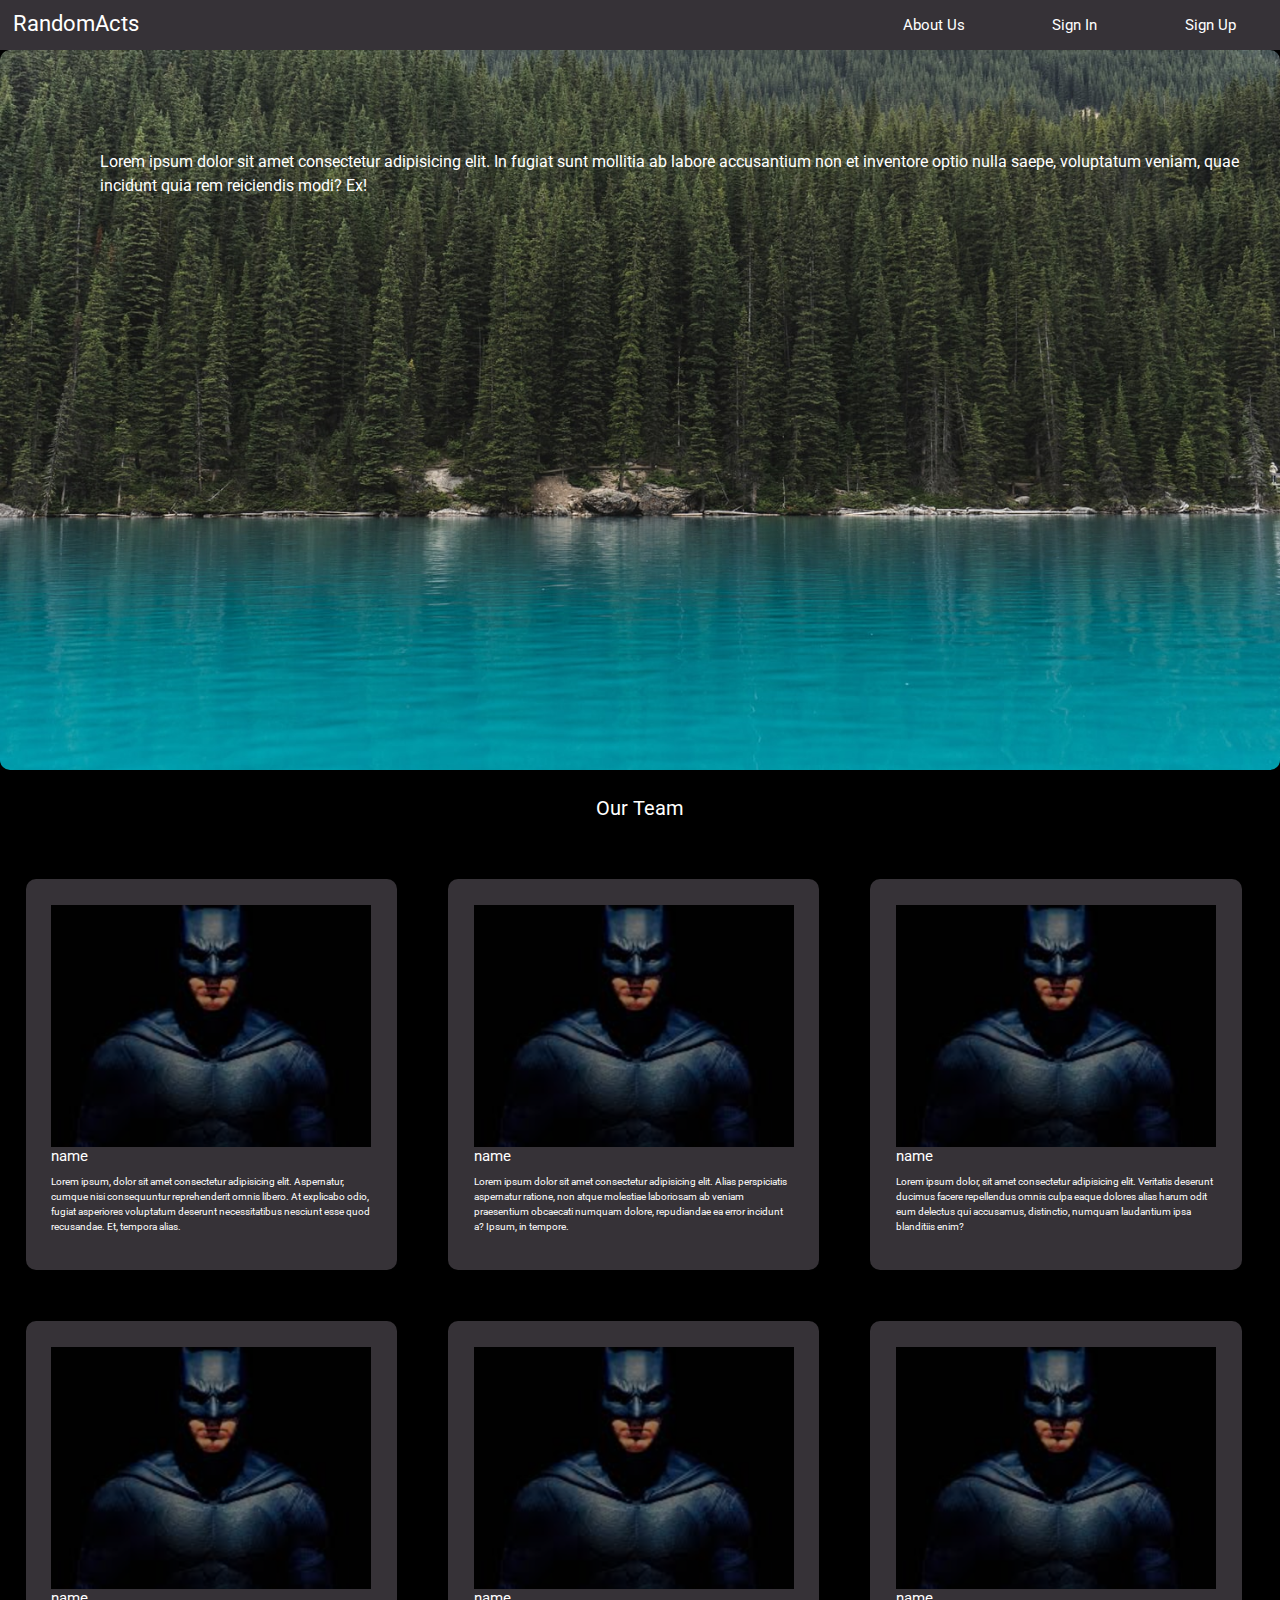
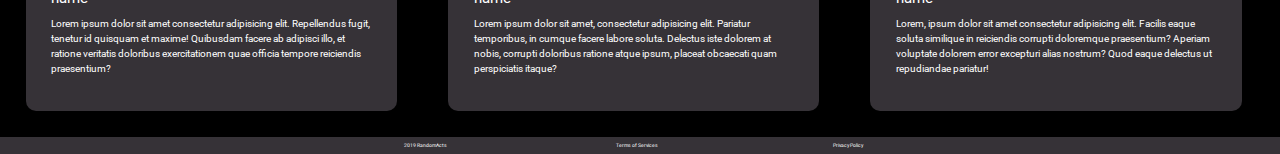
==== about.html @ 12d62cde "first commit" ====
<!DOCTYPE html>

<html lang="en">
  <head>
    <meta charset="utf-8" />
    <meta name="viewport" content="width=device-width, initial-scale=1" />
    <title>RandomActs</title>

    <link
      href="https://fonts.googleapis.com/css?family=Indie+Flower|Roboto"
      rel="stylesheet"
    />
    <link
      href="https://fonts.googleapis.com/css?family=Istok+Web&display=swap"
      rel="stylesheet"
    />
    <link href="css/index.css" rel="stylesheet" />

    <!--[if lt IE 9]>
      <script src="https://cdnjs.cloudflare.com/ajax/libs/html5shiv/3.7.3/html5shiv.js"></script>
    <![endif]-->
  </head>

  <body>
    <nav>
      <h1>RandomActs</h1>
      <div class="navLinks">
        <a href="about.html">About Us</a>
        <a href="#">Sign In</a>
        <a href="#">Sign Up</a>
      </div>
    </nav>

    <div class="container about">
      <section class="content-section header">
        <img src="img/background.jpg" alt="header image" />
        <div class="intro">
          <p>
            Lorem ipsum dolor sit amet consectetur adipisicing elit. In fugiat
            sunt mollitia ab labore accusantium non et inventore optio nulla
            saepe, voluptatum veniam, quae incidunt quia rem reiciendis modi?
            Ex!
          </p>
        </div>
      </section>
      <section class="content aboutus">
        <h2>Our Team</h2>
        <div class="members">
          <div class="member">
            <img src="img/profile.png" alt="profile picture" />
            <h4>name</h4>
            <p>
              Lorem ipsum, dolor sit amet consectetur adipisicing elit.
              Aspernatur, cumque nisi consequuntur reprehenderit omnis libero.
              At explicabo odio, fugiat asperiores voluptatum deserunt
              necessitatibus nesciunt esse quod recusandae. Et, tempora alias.
            </p>
          </div>
          <div class="member">
            <img src="img/profile.png" alt="profile picture" />
            <h4>name</h4>
            <p>
              Lorem ipsum dolor sit amet consectetur adipisicing elit. Alias
              perspiciatis aspernatur ratione, non atque molestiae laboriosam ab
              veniam praesentium obcaecati numquam dolore, repudiandae ea error
              incidunt a? Ipsum, in tempore.
            </p>
          </div>
          <div class="member">
            <img src="img/profile.png" alt="profile picture" />
            <h4>name</h4>
            <p>
              Lorem ipsum dolor, sit amet consectetur adipisicing elit.
              Veritatis deserunt ducimus facere repellendus omnis culpa eaque
              dolores alias harum odit eum delectus qui accusamus, distinctio,
              numquam laudantium ipsa blanditiis enim?
            </p>
          </div>
          <div class="member">
            <img src="img/profile.png" alt="profile picture" />
            <h4>name</h4>
            <p>
              Lorem ipsum dolor sit amet consectetur adipisicing elit.
              Repellendus fugit, tenetur id quisquam et maxime! Quibusdam facere
              ab adipisci illo, et ratione veritatis doloribus exercitationem
              quae officia tempore reiciendis praesentium?
            </p>
          </div>
          <div class="member">
            <img src="img/profile.png" alt="profile picture" />
            <h4>name</h4>
            <p>
              Lorem ipsum dolor sit amet, consectetur adipisicing elit. Pariatur
              temporibus, in cumque facere labore soluta. Delectus iste dolorem
              at nobis, corrupti doloribus ratione atque ipsum, placeat
              obcaecati quam perspiciatis itaque?
            </p>
          </div>
          <div class="member">
            <img src="img/profile.png" alt="profile picture" />
            <h4>name</h4>
            <p>
              Lorem, ipsum dolor sit amet consectetur adipisicing elit. Facilis
              eaque soluta similique in reiciendis corrupti doloremque
              praesentium? Aperiam voluptate dolorem error excepturi alias
              nostrum? Quod eaque delectus ut repudiandae pariatur!
            </p>
          </div>
        </div>
      </section>
    </div>
    <!-- container -->

    <footer class="footer">
      <div>
        <p>2019 RandomActs</p>
        <p>Terms of Services</p>
        <p>Privacy Policy</p>
      </div>
    </footer>
  </body>
</html>
---- css/index.css ----
/* http://meyerweb.com/eric/tools/css/reset/ 
   v2.0 | 20110126
   License: none (public domain)
*/
html,
body,
div,
span,
applet,
object,
iframe,
h1,
h2,
h3,
h4,
h5,
h6,
p,
blockquote,
pre,
abbr,
acronym,
address,
big,
cite,
code,
del,
dfn,
em,
img,
ins,
kbd,
q,
s,
samp,
small,
strike,
strong,
sub,
sup,
tt,
var,
b,
u,
i,
center,
dl,
dt,
dd,
ol,
ul,
li,
fieldset,
form,
label,
legend,
table,
caption,
tbody,
tfoot,
thead,
tr,
th,
td,
article,
aside,
canvas,
details,
embed,
figure,
figcaption,
footer,
header,
hgroup,
menu,
nav,
output,
ruby,
section,
summary,
time,
mark,
audio,
video {
  margin: 0;
  padding: 0;
  border: 0;
  font-size: 100%;
  font: inherit;
  vertical-align: baseline;
}
/* HTML5 display-role reset for older browsers */
article,
aside,
details,
figcaption,
figure,
footer,
header,
hgroup,
menu,
nav,
section {
  display: block;
}
body {
  line-height: 1;
}
ol,
ul {
  list-style: none;
}
blockquote,
q {
  quotes: none;
}
blockquote:before,
blockquote:after,
q:before,
q:after {
  content: "";
  content: none;
}
table {
  border-collapse: collapse;
  border-spacing: 0;
}
* {
  box-sizing: border-box;
}
html {
  font-size: 62.5%;
}
html,
body {
  font-family: "Roboto", sans-serif;
  color: #ffffff;
}
h1 {
  font-size: 2.2rem;
}
h2 {
  font-size: 2rem;
  padding-bottom: 10px;
}
h4 {
  font-size: 1.6rem;
  padding-bottom: 10px;
}
p {
  line-height: 1.5;
  font-size: 1.6rem;
  padding-bottom: 10px;
}
img {
  max-width: 100%;
  height: auto;
}
.container {
  width: 100%;
  margin: 0 auto;
}
nav {
  display: flex;
  background-color: #363237;
  justify-content: space-around;
}
nav h1 {
  width: 30%;
  margin: 1%;
}
nav .navLinks {
  display: flex;
  justify-content: flex-end;
  width: 70%;
}
nav .navLinks a {
  margin: 2% 5%;
  font-size: 1.5em;
  text-decoration: none;
  color: #ffffff;
}
.footer {
  width: 100%;
  background: #363237;
}
.footer div {
  display: flex;
  width: 50%;
  margin: auto 25%;
}
.footer div p {
  width: 33%;
  text-align: center;
  color: #ffffff;
  font-size: 0.5rem;
  padding: 5px;
}
.home {
  background-color: #000000;
  margin: 0;
  width: 100%;
}
.home .header {
  position: relative;
  width: 100%;
}
.home .header .slogan {
  position: absolute;
  top: 100px;
  left: 100px;
}
@media (max-width: 500px) {
  .home .header .slogan {
    top: 10px;
    left: 10px;
  }
}
.home .header .slogan h1 {
  margin: 20px auto;
}
.home .header .slogan a {
  font-size: 2em;
  text-decoration: none;
  width: 35%;
  color: #ffffff;
  background-color: #3f1881;
  border-radius: 5px;
  padding: 1.5%;
}
.home .header img {
  border-radius: 10px;
}
.home .about {
  display: block;
}
.home .about h2 {
  width: 30%;
  margin: 2% 35%;
  text-align: center;
  font-size: 2em;
}
.home .about .goals {
  display: flex;
  flex-wrap: wrap;
}
@media (max-width: 500px) {
  .home .about .goals {
    flex-direction: column;
  }
}
.home .about .goals .goal {
  width: 29%;
  background-color: #363237;
  margin: 2%;
  padding: 2%;
}
@media (max-width: 500px) {
  .home .about .goals .goal {
    width: 80%;
    margin: 2% 10%;
  }
}
.home .about .goals .goal h4 {
  text-align: left;
  width: 40%;
  font-size: 1.5em;
}
.home .about .goals .goal p {
  font-size: 1em;
}
.about {
  background-color: #000000;
  margin: 0;
  width: 100%;
}
.about .header {
  position: relative;
  width: 100%;
}
.about .header .intro {
  position: absolute;
  top: 100px;
  left: 100px;
}
@media (max-width: 500px) {
  .about .header .intro {
    top: 10px;
    left: 10px;
    font-size: 0.2em;
  }
}
.about .header img {
  border-radius: 10px;
}
.about .aboutus {
  display: block;
}
.about .aboutus h2 {
  width: 30%;
  margin: 2% 35%;
  text-align: center;
  font-size: 2em;
}
.about .aboutus .members {
  display: flex;
  flex-wrap: wrap;
}
@media (max-width: 500px) {
  .about .aboutus .members {
    flex-direction: column;
  }
}
.about .aboutus .members .member {
  border-radius: 10px;
  width: 29%;
  background-color: #363237;
  margin: 2%;
  padding: 2%;
}
@media (max-width: 500px) {
  .about .aboutus .members .member {
    width: 90%;
    margin: 5%;
  }
}
.about .aboutus .members .member h4 {
  text-align: left;
  width: 40%;
  font-size: 1.5em;
}
.about .aboutus .members .member p {
  font-size: 1em;
}
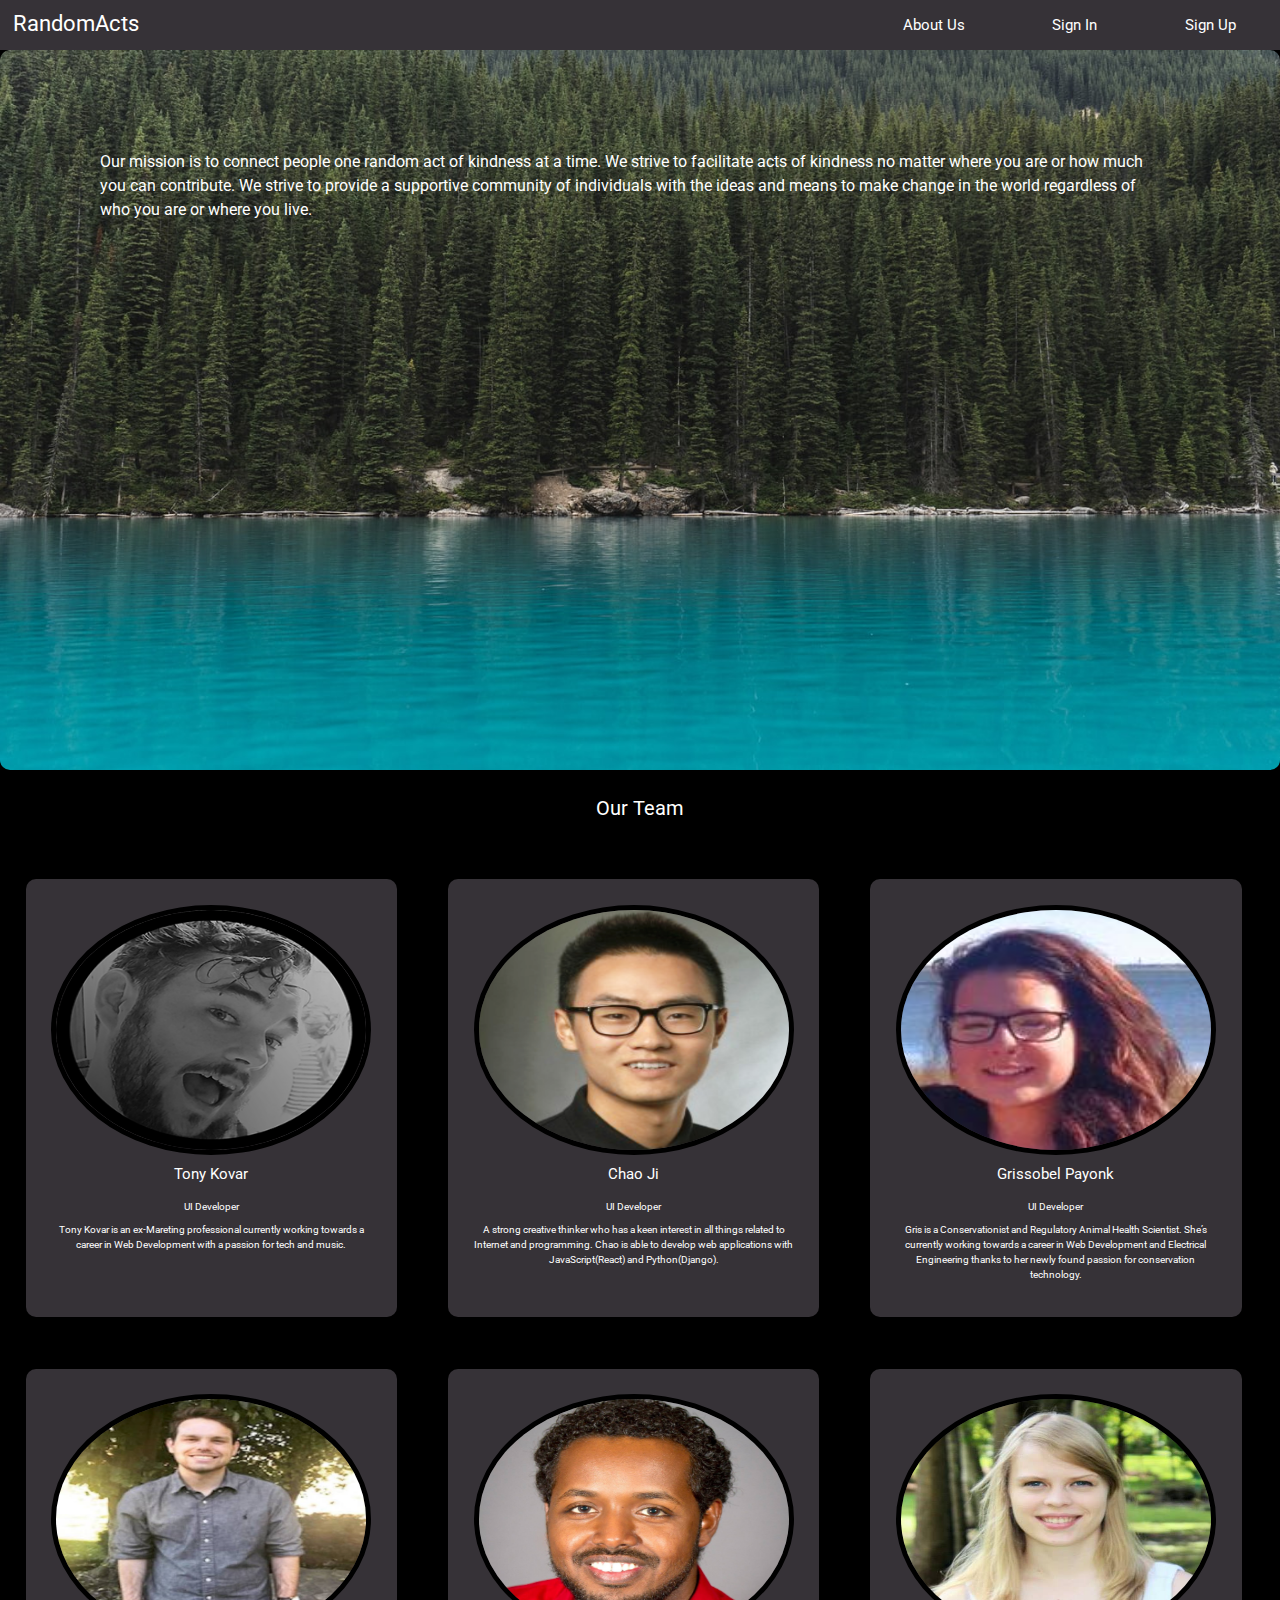
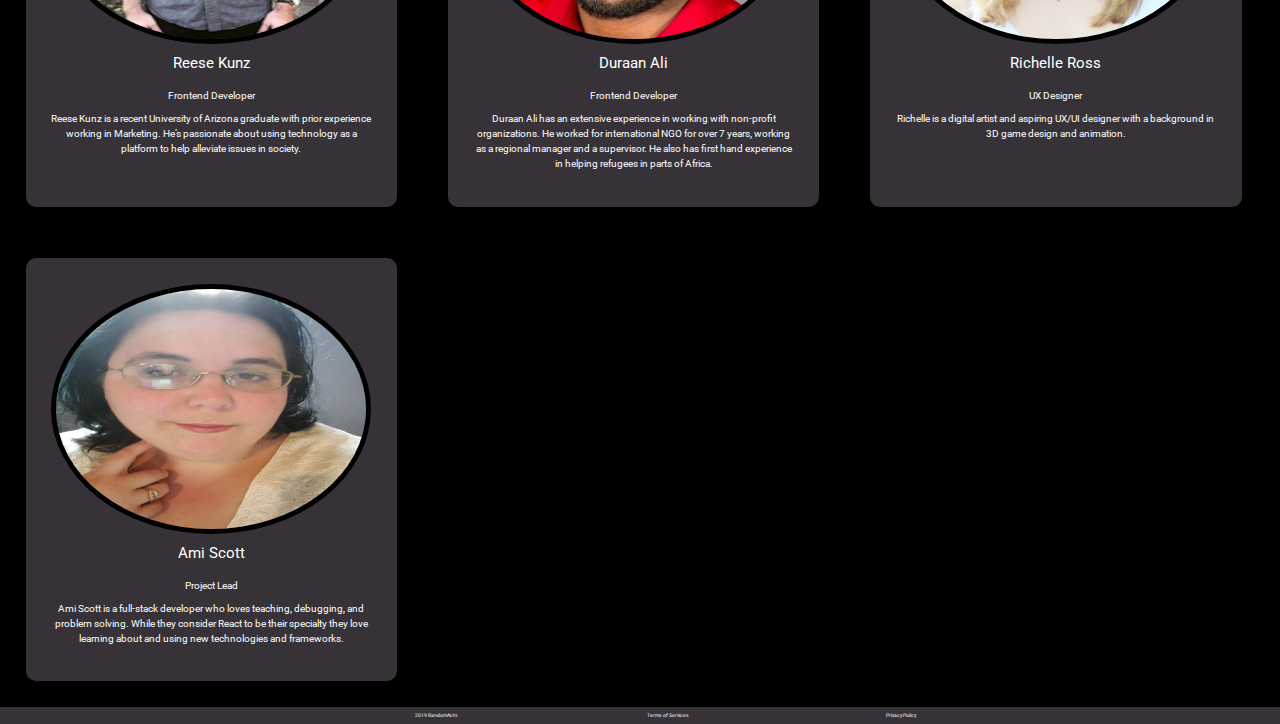
==== commit fcb4ed12: "add pictures and fix underlie styling" ====
--- a/about.html
+++ b/about.html
@@ -36,10 +36,11 @@
         <img src="img/background.jpg" alt="header image" />
         <div class="intro">
           <p>
-            Lorem ipsum dolor sit amet consectetur adipisicing elit. In fugiat
-            sunt mollitia ab labore accusantium non et inventore optio nulla
-            saepe, voluptatum veniam, quae incidunt quia rem reiciendis modi?
-            Ex!
+            Our mission is to connect people one random act of kindness at a
+            time. We strive to facilitate acts of kindness no matter where you
+            are or how much you can contribute. We strive to provide a
+            supportive community of individuals with the ideas and means to make
+            change in the world regardless of who you are or where you live.
           </p>
         </div>
       </section>
@@ -47,63 +48,75 @@
         <h2>Our Team</h2>
         <div class="members">
           <div class="member">
-            <img src="img/profile.png" alt="profile picture" />
-            <h4>name</h4>
+            <img src="img/tony.png" alt="profile picture" />
+            <h4>Tony Kovar</h4>
+            <h5>UI Developer</h5>
             <p>
-              Lorem ipsum, dolor sit amet consectetur adipisicing elit.
-              Aspernatur, cumque nisi consequuntur reprehenderit omnis libero.
-              At explicabo odio, fugiat asperiores voluptatum deserunt
-              necessitatibus nesciunt esse quod recusandae. Et, tempora alias.
+              Tony Kovar is an ex-Mareting professional currently working
+              towards a career in Web Development with a passion for tech and
+              music.
             </p>
           </div>
           <div class="member">
-            <img src="img/profile.png" alt="profile picture" />
-            <h4>name</h4>
+            <img src="img/Chao.png" alt="profile picture" />
+            <h4>Chao Ji</h4>
+            <h5>UI Developer</h5>
             <p>
-              Lorem ipsum dolor sit amet consectetur adipisicing elit. Alias
-              perspiciatis aspernatur ratione, non atque molestiae laboriosam ab
-              veniam praesentium obcaecati numquam dolore, repudiandae ea error
-              incidunt a? Ipsum, in tempore.
+              A strong creative thinker who has a keen interest in all things
+              related to Internet and programming. Chao is able to develop web
+              applications with JavaScript(React) and Python(Django).
             </p>
           </div>
           <div class="member">
-            <img src="img/profile.png" alt="profile picture" />
-            <h4>name</h4>
+            <img src="img/GSP.jpeg" alt="profile picture" />
+            <h4>Grissobel Payonk</h4>
+            <h5>UI Developer</h5>
             <p>
-              Lorem ipsum dolor, sit amet consectetur adipisicing elit.
-              Veritatis deserunt ducimus facere repellendus omnis culpa eaque
-              dolores alias harum odit eum delectus qui accusamus, distinctio,
-              numquam laudantium ipsa blanditiis enim?
+              Gris is a Conservationist and Regulatory Animal Health Scientist.
+              She’s currently working towards a career in Web Development and
+              Electrical Engineering thanks to her newly found passion for
+              conservation technology.
             </p>
           </div>
           <div class="member">
-            <img src="img/profile.png" alt="profile picture" />
-            <h4>name</h4>
+            <img src="img/ReesePhoto.png" alt="profile picture" />
+            <h4>Reese Kunz</h4>
+            <h5>Frontend Developer</h5>
             <p>
-              Lorem ipsum dolor sit amet consectetur adipisicing elit.
-              Repellendus fugit, tenetur id quisquam et maxime! Quibusdam facere
-              ab adipisci illo, et ratione veritatis doloribus exercitationem
-              quae officia tempore reiciendis praesentium?
+              Reese Kunz is a recent University of Arizona graduate with prior
+              experience working in Marketing. He’s passionate about using
+              technology as a platform to help alleviate issues in society.
             </p>
           </div>
           <div class="member">
-            <img src="img/profile.png" alt="profile picture" />
-            <h4>name</h4>
+            <img src="img/Duraan.jpg" alt="profile picture" />
+            <h4>Duraan Ali</h4>
+            <h5>Frontend Developer</h5>
             <p>
-              Lorem ipsum dolor sit amet, consectetur adipisicing elit. Pariatur
-              temporibus, in cumque facere labore soluta. Delectus iste dolorem
-              at nobis, corrupti doloribus ratione atque ipsum, placeat
-              obcaecati quam perspiciatis itaque?
+              Duraan Ali has an extensive experience in working with non-profit
+              organizations. He worked for international NGO for over 7 years,
+              working as a regional manager and a supervisor. He also has first
+              hand experience in helping refugees in parts of Africa.
             </p>
           </div>
           <div class="member">
-            <img src="img/profile.png" alt="profile picture" />
-            <h4>name</h4>
+            <img src="img/richelle.jpg" alt="profile picture" />
+            <h4>Richelle Ross</h4>
+            <h5>UX Designer</h5>
             <p>
-              Lorem, ipsum dolor sit amet consectetur adipisicing elit. Facilis
-              eaque soluta similique in reiciendis corrupti doloremque
-              praesentium? Aperiam voluptate dolorem error excepturi alias
-              nostrum? Quod eaque delectus ut repudiandae pariatur!
+              Richelle is a digital artist and aspiring UX/UI designer with a
+              background in 3D game design and animation.
+            </p>
+          </div>
+          <div class="member">
+            <img src="img/amy.jpg" alt="profile picture" />
+            <h4>Ami Scott</h4>
+            <h5>Project Lead</h5>
+            <p>
+              Ami Scott is a full-stack developer who loves teaching, debugging,
+              and problem solving. While they consider React to be their
+              specialty they love learning about and using new technologies and
+              frameworks.
             </p>
           </div>
         </div>
--- a/css/index.css
+++ b/css/index.css
@@ -186,7 +186,7 @@
 }
 .footer div {
   display: flex;
-  width: 50%;
+  width: 55%;
   margin: auto 25%;
 }
 .footer div p {
@@ -220,13 +220,13 @@
   margin: 20px auto;
 }
 .home .header .slogan a {
-  font-size: 2em;
+  font-size: 1.5em;
   text-decoration: none;
   width: 35%;
   color: #ffffff;
   background-color: #3f1881;
   border-radius: 5px;
-  padding: 1.5%;
+  padding: 10px;
 }
 .home .header img {
   border-radius: 10px;
@@ -261,10 +261,17 @@
     margin: 2% 10%;
   }
 }
+.home .about .goals .goal .underlie {
+  width: 30%;
+  border-top: 1px #c3a9ef solid;
+  margin: 0;
+  margin-bottom: 5%;
+}
 .home .about .goals .goal h4 {
   text-align: left;
   width: 40%;
   font-size: 1.5em;
+  padding-bottom: 0;
 }
 .home .about .goals .goal p {
   font-size: 1em;
@@ -282,6 +289,7 @@
   position: absolute;
   top: 100px;
   left: 100px;
+  margin-right: 10%;
 }
 @media (max-width: 500px) {
   .about .header .intro {
@@ -324,11 +332,33 @@
     margin: 5%;
   }
 }
+.about .aboutus .members .member img {
+  height: 250px;
+  width: 100%;
+  border-radius: 100%;
+  border: 5px black solid;
+}
+@media (max-width: 500px) {
+  .about .aboutus .members .member img {
+    width: 98%;
+    margin: 1%;
+    padding: 2%;
+  }
+}
 .about .aboutus .members .member h4 {
-  text-align: left;
-  width: 40%;
+  margin: 10px auto;
+  text-align: center;
+  width: 50%;
   font-size: 1.5em;
 }
+.about .aboutus .members .member h5 {
+  margin: 10px auto;
+  text-align: center;
+  width: 60%;
+  font-size: 1em;
+}
 .about .aboutus .members .member p {
+  width: 100%;
+  text-align: center;
   font-size: 1em;
 }
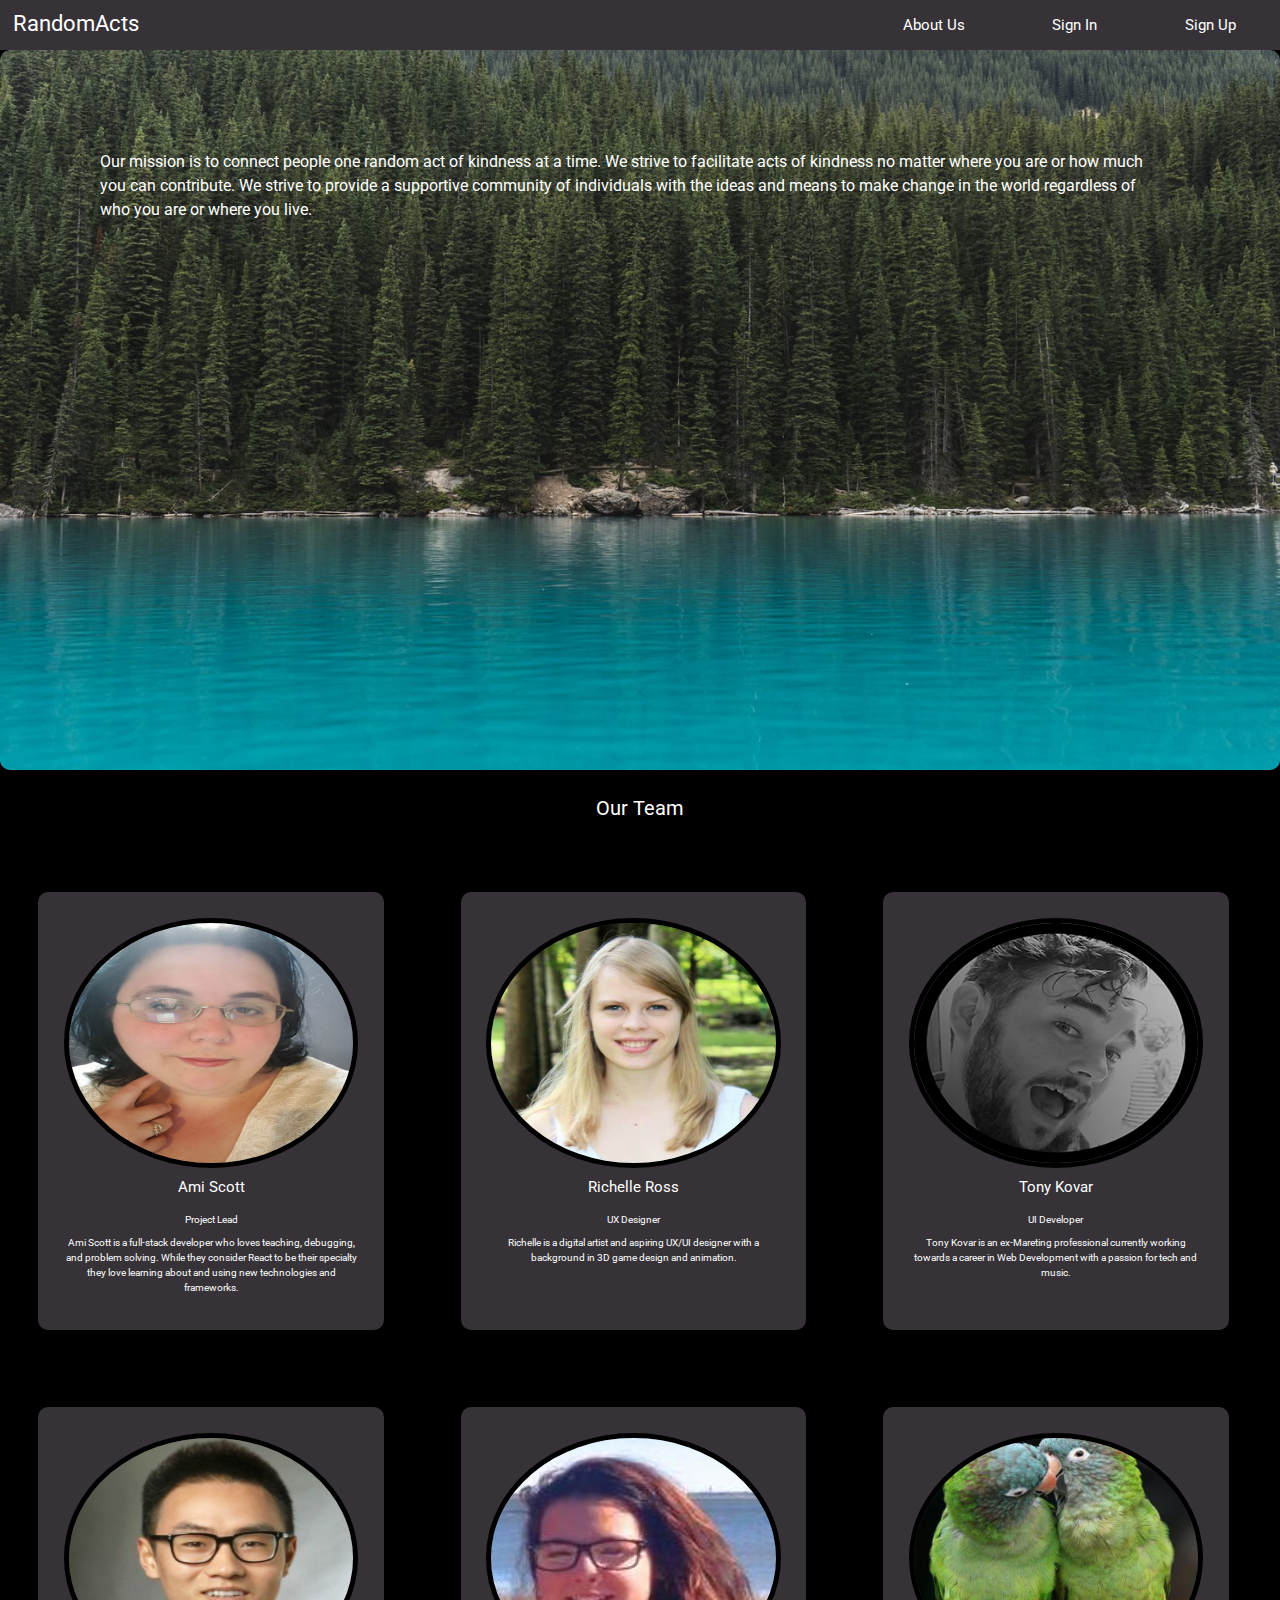
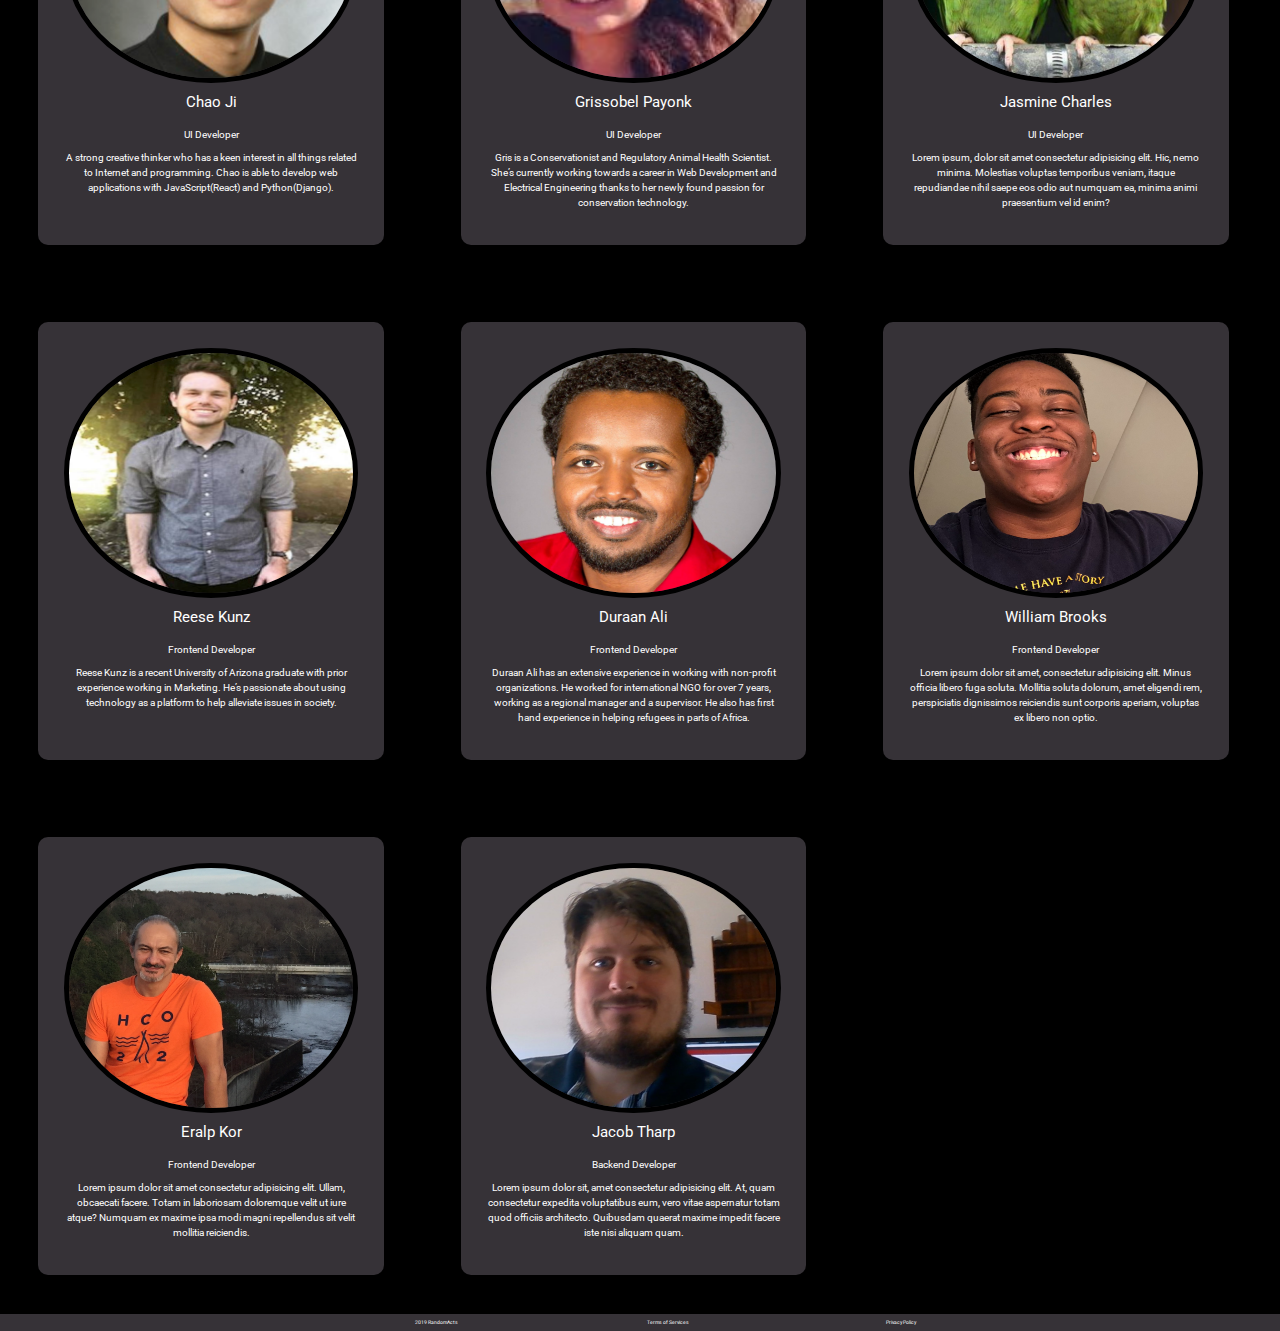
==== commit 14440ef6: "add more profile and add logo link" ====
--- a/about.html
+++ b/about.html
@@ -26,8 +26,8 @@
       <h1>RandomActs</h1>
       <div class="navLinks">
         <a href="about.html">About Us</a>
-        <a href="#">Sign In</a>
-        <a href="#">Sign Up</a>
+        <a href="https://lucid-panini-415838.netlify.com/login">Sign In</a>
+        <a href="https://lucid-panini-415838.netlify.com/signup">Sign Up</a>
       </div>
     </nav>
 
@@ -47,6 +47,27 @@
       <section class="content aboutus">
         <h2>Our Team</h2>
         <div class="members">
+          <div class="member">
+            <img src="img/amy.jpg" alt="profile picture" />
+            <h4>Ami Scott</h4>
+            <h5>Project Lead</h5>
+            <p>
+              Ami Scott is a full-stack developer who loves teaching, debugging,
+              and problem solving. While they consider React to be their
+              specialty they love learning about and using new technologies and
+              frameworks.
+            </p>
+          </div>
+          <div class="member">
+            <img src="img/richelle.jpg" alt="profile picture" />
+            <h4>Richelle Ross</h4>
+            <h5>UX Designer</h5>
+            <p>
+              Richelle is a digital artist and aspiring UX/UI designer with a
+              background in 3D game design and animation.
+            </p>
+          </div>
+
           <div class="member">
             <img src="img/tony.png" alt="profile picture" />
             <h4>Tony Kovar</h4>
@@ -79,6 +100,17 @@
             </p>
           </div>
           <div class="member">
+            <img src="img/jazmin.png" alt="profile picture" />
+            <h4>Jasmine Charles</h4>
+            <h5>UI Developer</h5>
+            <p>
+              Lorem ipsum, dolor sit amet consectetur adipisicing elit. Hic,
+              nemo minima. Molestias voluptas temporibus veniam, itaque
+              repudiandae nihil saepe eos odio aut numquam ea, minima animi
+              praesentium vel id enim?
+            </p>
+          </div>
+          <div class="member">
             <img src="img/ReesePhoto.png" alt="profile picture" />
             <h4>Reese Kunz</h4>
             <h5>Frontend Developer</h5>
@@ -100,23 +132,36 @@
             </p>
           </div>
           <div class="member">
-            <img src="img/richelle.jpg" alt="profile picture" />
-            <h4>Richelle Ross</h4>
-            <h5>UX Designer</h5>
+            <img src="img/william.png" alt="profile picture" />
+            <h4>William Brooks</h4>
+            <h5>Frontend Developer</h5>
             <p>
-              Richelle is a digital artist and aspiring UX/UI designer with a
-              background in 3D game design and animation.
+              Lorem ipsum dolor sit amet, consectetur adipisicing elit. Minus
+              officia libero fuga soluta. Mollitia soluta dolorum, amet eligendi
+              rem, perspiciatis dignissimos reiciendis sunt corporis aperiam,
+              voluptas ex libero non optio.
             </p>
           </div>
           <div class="member">
-            <img src="img/amy.jpg" alt="profile picture" />
-            <h4>Ami Scott</h4>
-            <h5>Project Lead</h5>
+            <img src="img/eralp.png" alt="profile picture" />
+            <h4>Eralp Kor</h4>
+            <h5>Frontend Developer</h5>
             <p>
-              Ami Scott is a full-stack developer who loves teaching, debugging,
-              and problem solving. While they consider React to be their
-              specialty they love learning about and using new technologies and
-              frameworks.
+              Lorem ipsum dolor sit amet consectetur adipisicing elit. Ullam,
+              obcaecati facere. Totam in laboriosam doloremque velit ut iure
+              atque? Numquam ex maxime ipsa modi magni repellendus sit velit
+              mollitia reiciendis.
+            </p>
+          </div>
+          <div class="member">
+            <img src="img/tharp.png" alt="profile picture" />
+            <h4>Jacob Tharp</h4>
+            <h5>Backend Developer</h5>
+            <p>
+              Lorem ipsum dolor sit, amet consectetur adipisicing elit. At, quam
+              consectetur expedita voluptatibus eum, vero vitae aspernatur totam
+              quod officiis architecto. Quibusdam quaerat maxime impedit facere
+              iste nisi aliquam quam.
             </p>
           </div>
         </div>
--- a/css/index.css
+++ b/css/index.css
@@ -169,6 +169,10 @@
   width: 30%;
   margin: 1%;
 }
+nav h1 a {
+  text-decoration: none;
+  color: #ffffff;
+}
 nav .navLinks {
   display: flex;
   justify-content: flex-end;
@@ -321,9 +325,9 @@
 }
 .about .aboutus .members .member {
   border-radius: 10px;
-  width: 29%;
+  width: 27%;
   background-color: #363237;
-  margin: 2%;
+  margin: 3%;
   padding: 2%;
 }
 @media (max-width: 500px) {
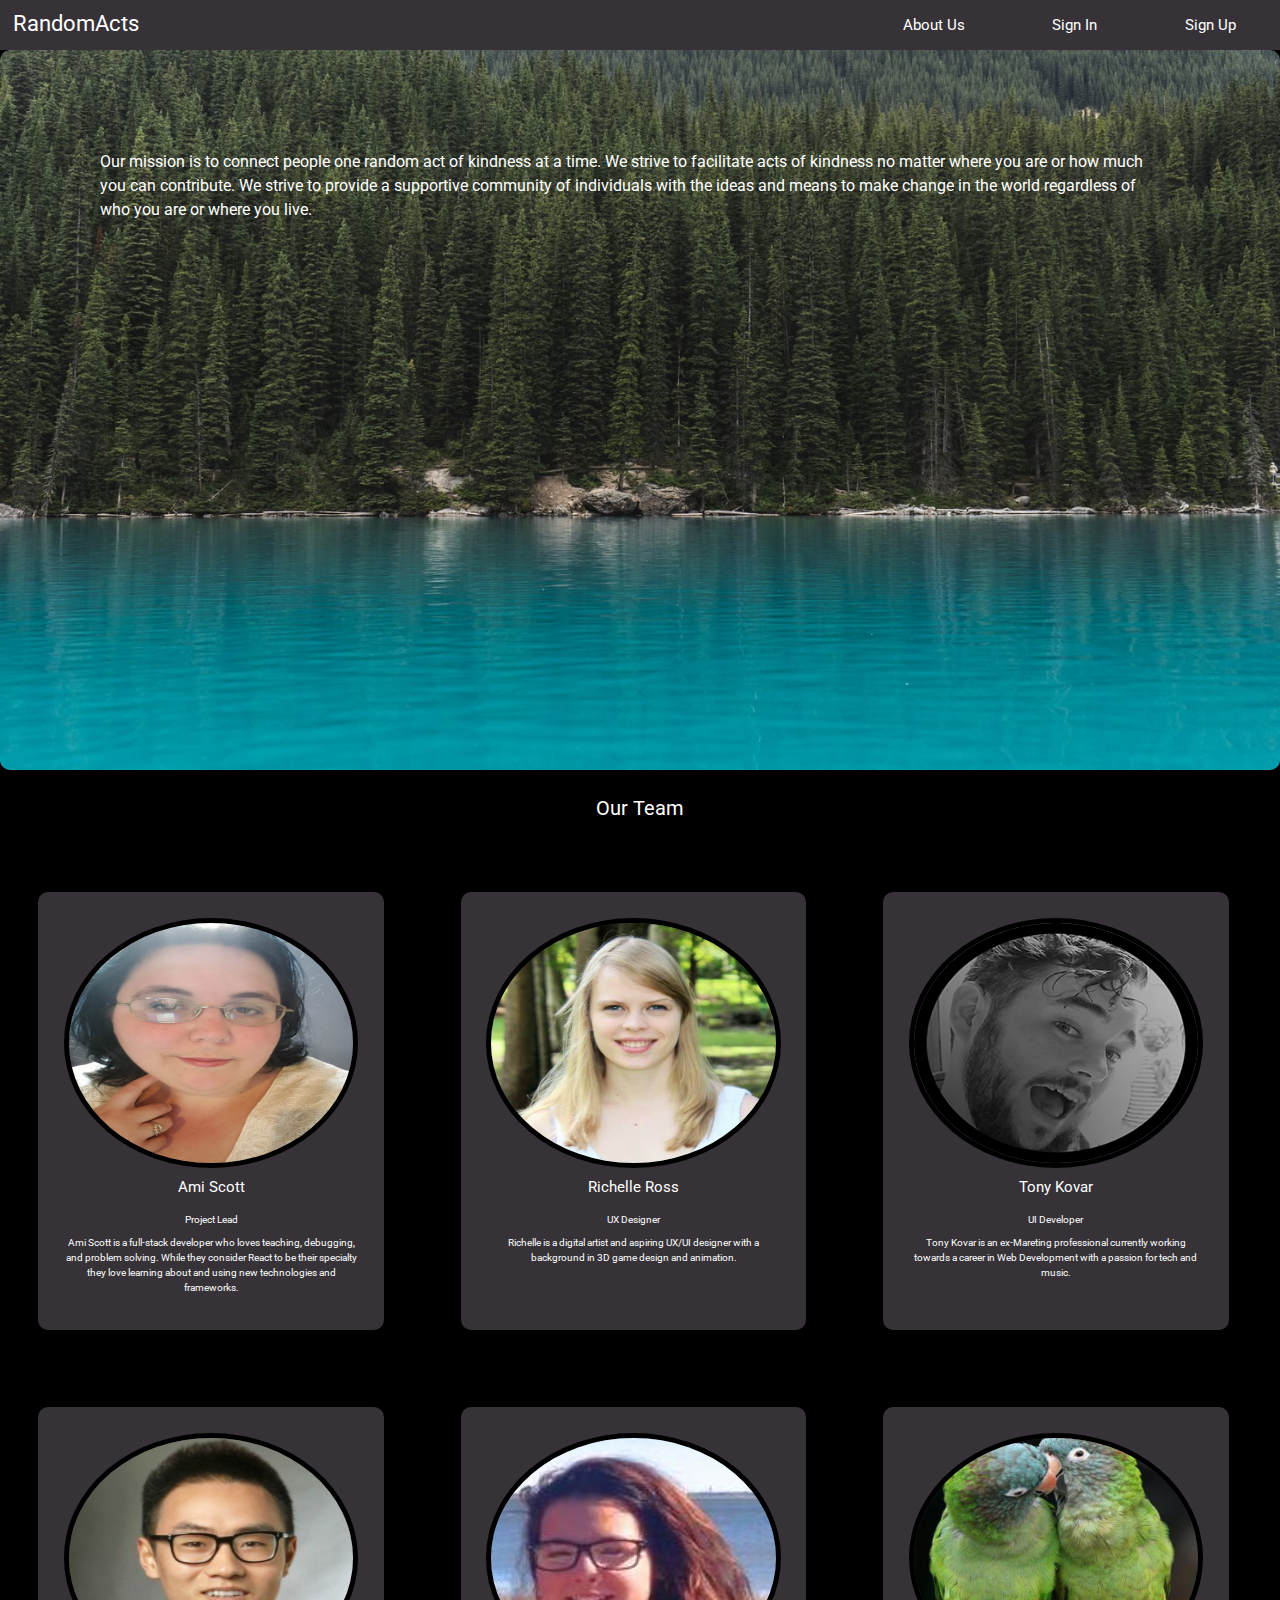
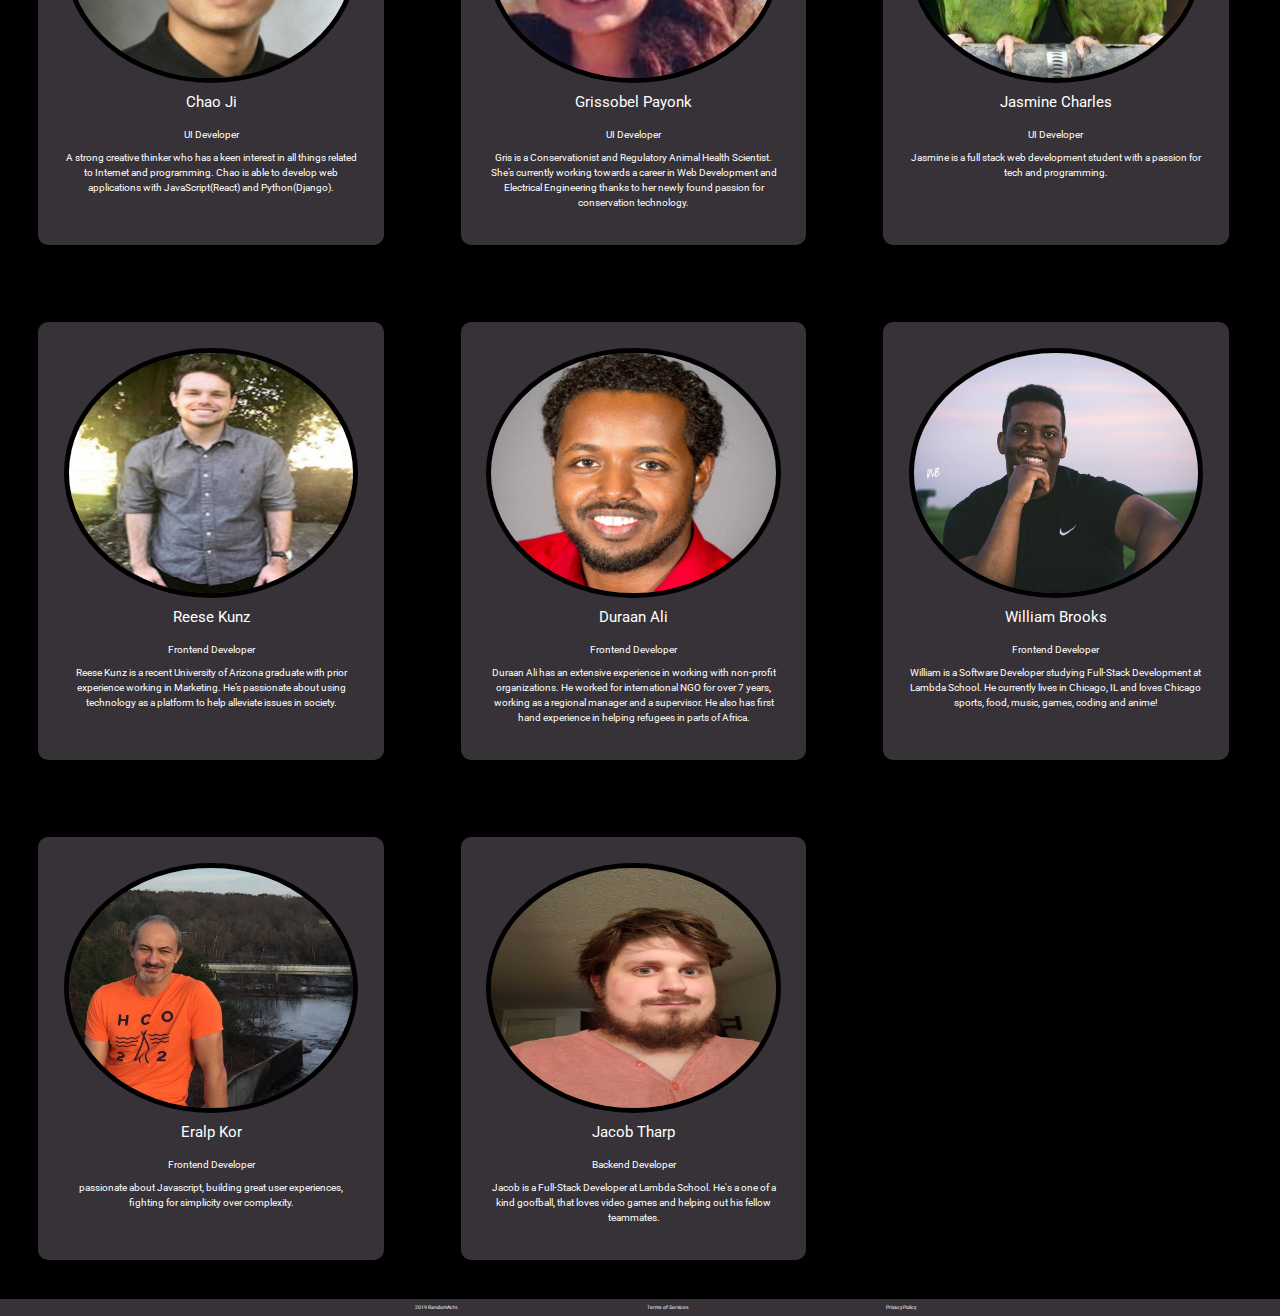
==== commit 84d5366d: "update profile picture and introduction" ====
--- a/about.html
+++ b/about.html
@@ -104,10 +104,8 @@
             <h4>Jasmine Charles</h4>
             <h5>UI Developer</h5>
             <p>
-              Lorem ipsum, dolor sit amet consectetur adipisicing elit. Hic,
-              nemo minima. Molestias voluptas temporibus veniam, itaque
-              repudiandae nihil saepe eos odio aut numquam ea, minima animi
-              praesentium vel id enim?
+              Jasmine is a full stack web development student with a passion for
+              tech and programming.
             </p>
           </div>
           <div class="member">
@@ -132,14 +130,13 @@
             </p>
           </div>
           <div class="member">
-            <img src="img/william.png" alt="profile picture" />
+            <img src="img/williams.jpg" alt="profile picture" />
             <h4>William Brooks</h4>
             <h5>Frontend Developer</h5>
             <p>
-              Lorem ipsum dolor sit amet, consectetur adipisicing elit. Minus
-              officia libero fuga soluta. Mollitia soluta dolorum, amet eligendi
-              rem, perspiciatis dignissimos reiciendis sunt corporis aperiam,
-              voluptas ex libero non optio.
+              William is a Software Developer studying Full-Stack Development at
+              Lambda School. He currently lives in Chicago, IL and loves Chicago
+              sports, food, music, games, coding and anime!
             </p>
           </div>
           <div class="member">
@@ -147,21 +144,18 @@
             <h4>Eralp Kor</h4>
             <h5>Frontend Developer</h5>
             <p>
-              Lorem ipsum dolor sit amet consectetur adipisicing elit. Ullam,
-              obcaecati facere. Totam in laboriosam doloremque velit ut iure
-              atque? Numquam ex maxime ipsa modi magni repellendus sit velit
-              mollitia reiciendis.
+              passionate about Javascript, building great user experiences,
+              fighting for simplicity over complexity.
             </p>
           </div>
           <div class="member">
-            <img src="img/tharp.png" alt="profile picture" />
+            <img src="img/tharp.jpg" alt="profile picture" />
             <h4>Jacob Tharp</h4>
             <h5>Backend Developer</h5>
             <p>
-              Lorem ipsum dolor sit, amet consectetur adipisicing elit. At, quam
-              consectetur expedita voluptatibus eum, vero vitae aspernatur totam
-              quod officiis architecto. Quibusdam quaerat maxime impedit facere
-              iste nisi aliquam quam.
+              Jacob is a Full-Stack Developer at Lambda School. He's a one of a
+              kind goofball, that loves video games and helping out his fellow
+              teammates.
             </p>
           </div>
         </div>
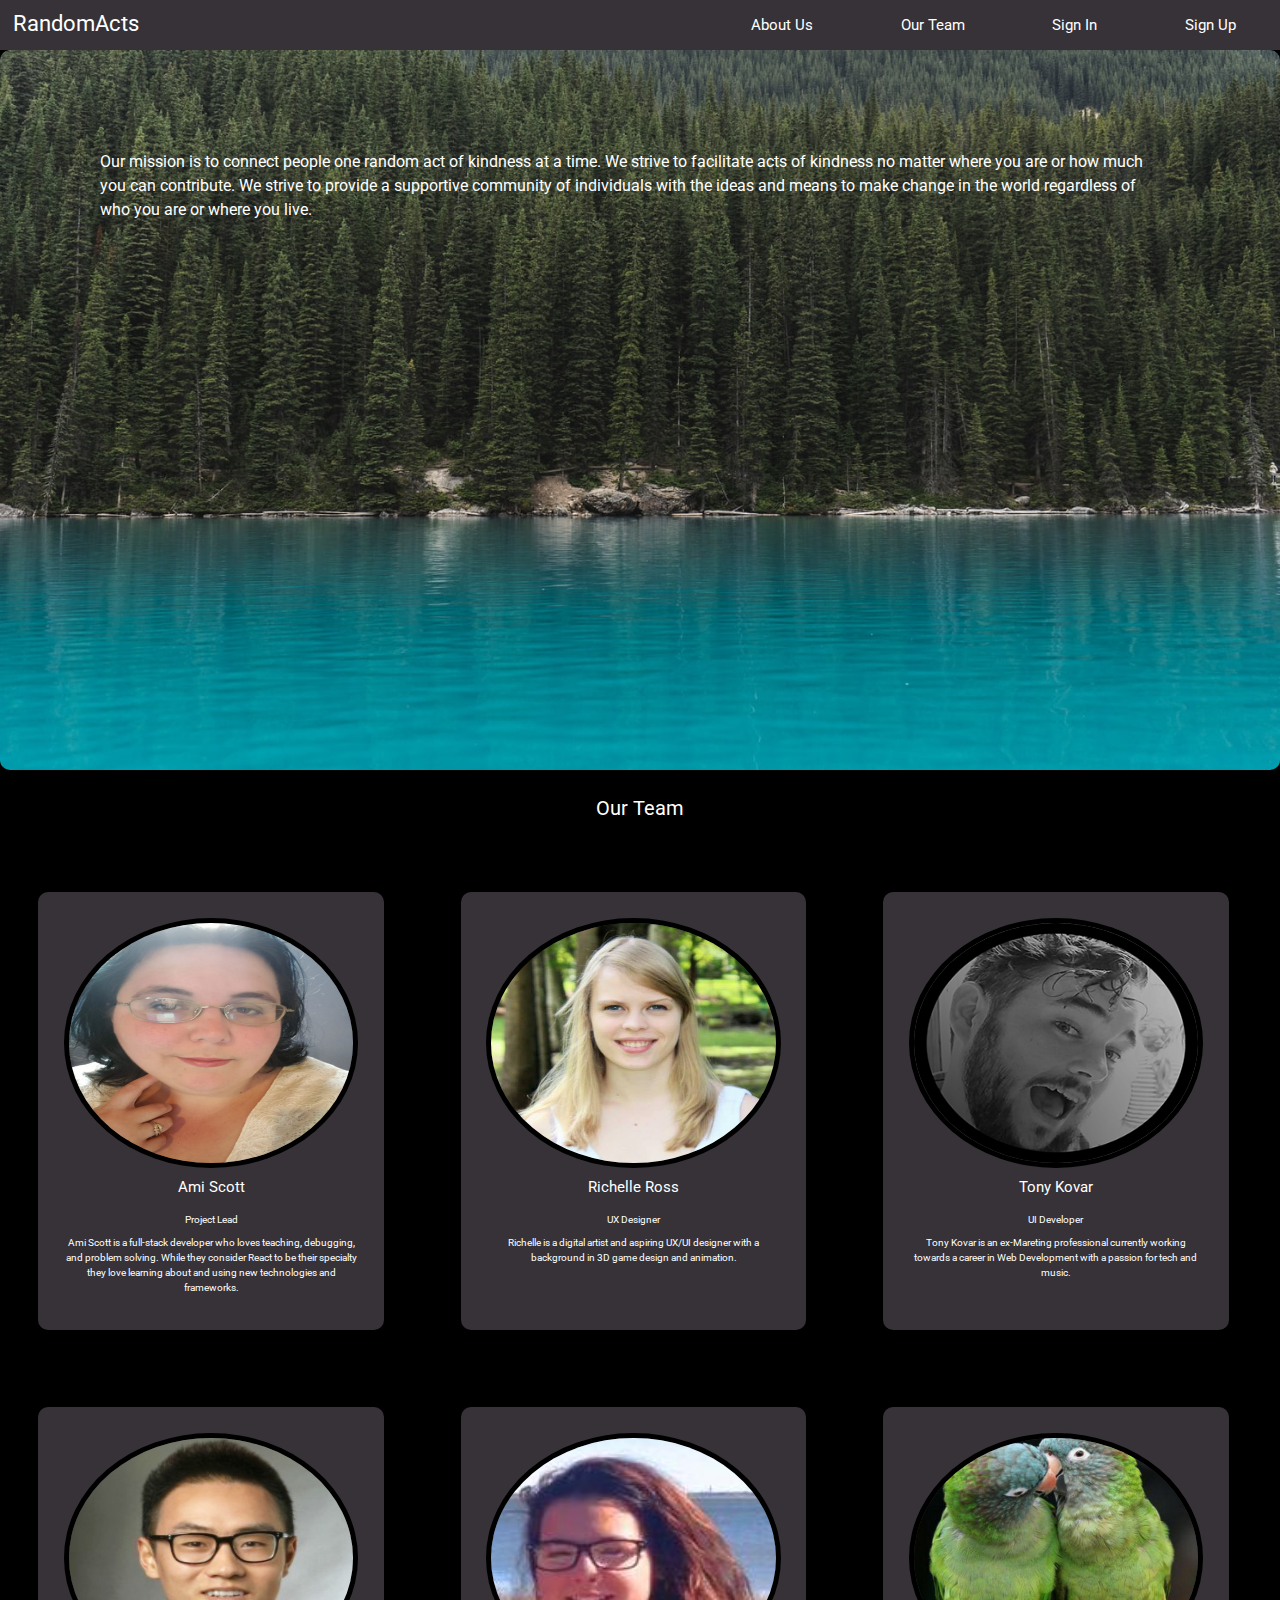
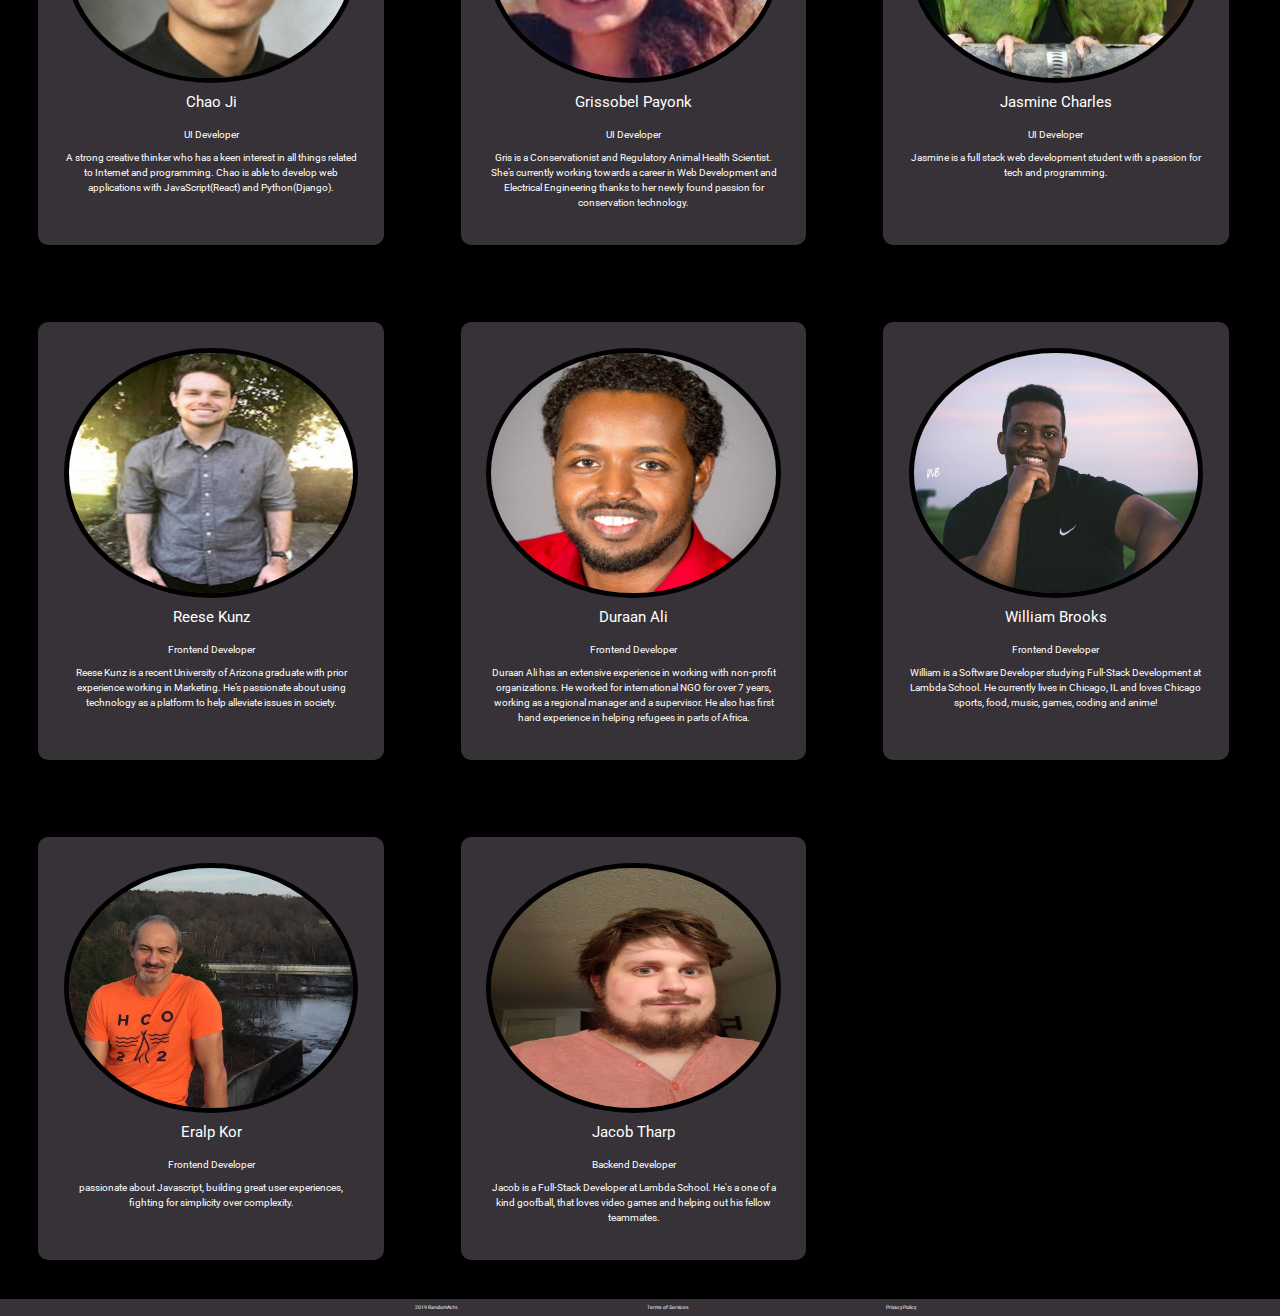
==== commit ec992b85: "fix nav links" ====
--- a/about.html
+++ b/about.html
@@ -25,7 +25,8 @@
     <nav>
       <h1>RandomActs</h1>
       <div class="navLinks">
-        <a href="about.html">About Us</a>
+        <a href="index.html">About Us</a>
+        <a href="about.html">Our Team</a>
         <a href="https://lucid-panini-415838.netlify.com/login">Sign In</a>
         <a href="https://lucid-panini-415838.netlify.com/signup">Sign Up</a>
       </div>
